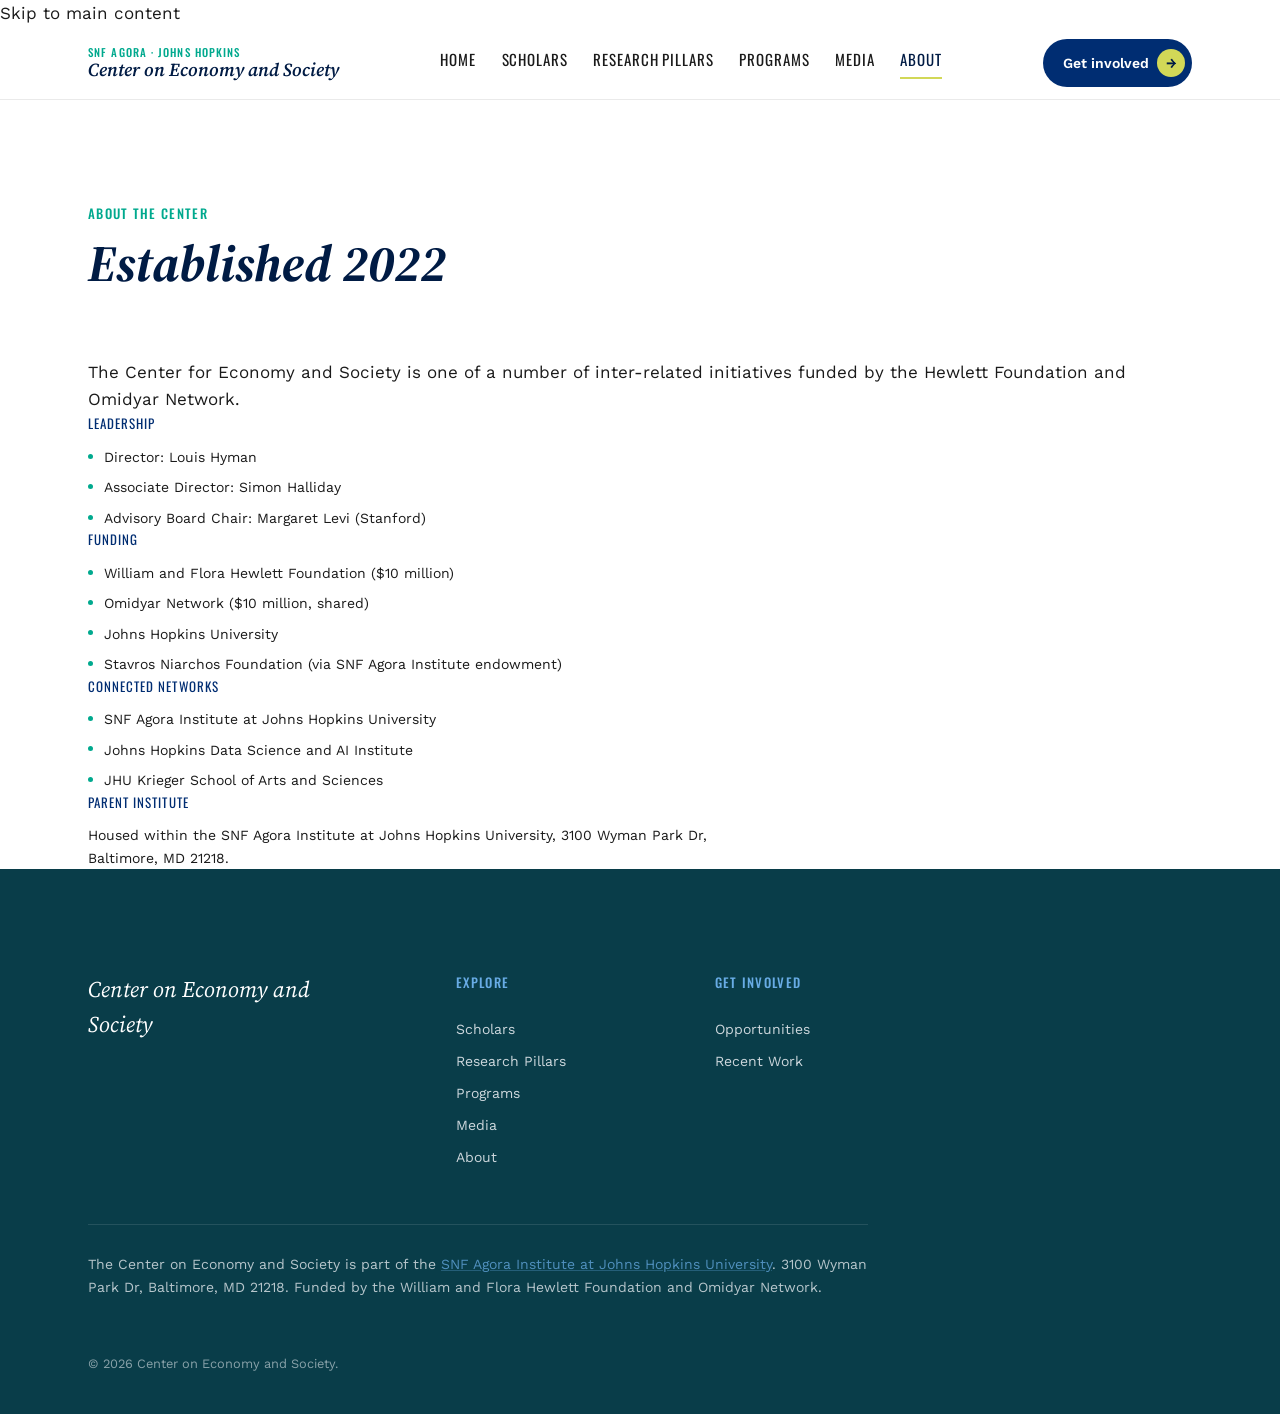
==== about.html @ 7d8d8b35 "Restructure into multi-page site; add 4 Pillars and Media page Split the single scrolling page into " ====
<!DOCTYPE html>
<html lang="en">
<head>
<meta charset="UTF-8">
<meta name="viewport" content="width=device-width, initial-scale=1.0">
<title>About | Center on Economy and Society</title>
<meta name="description" content="About the Center on Economy and Society: mission, funding, advisory board, and connected networks at the SNF Agora Institute, Johns Hopkins University.">
<link rel="preconnect" href="https://fonts.googleapis.com">
<link href="https://fonts.googleapis.com/css2?family=Oswald:wght@400;500;600;700&family=Source+Serif+4:ital,wght@0,400;0,600;0,700;1,400;1,600;1,700&family=Work+Sans:wght@400;500;600;700&display=swap" rel="stylesheet">
<link rel="stylesheet" href="css/style.css">
<script>
  document.documentElement.classList.add('js-reveal');
</script>
<script src="js/app.js" defer></script>
</head>
<body>

<a class="skip-link" href="#main">Skip to main content</a>

<header id="site-header" class="site-header">
  <div class="site-header__inner container">
    <a class="site-header__brand" href="index.html">
      <span class="site-header__superlabel">SNF Agora · Johns Hopkins</span>
      <span class="site-header__wordmark">Center on Economy and Society</span>
    </a>
    <nav class="site-header__nav" aria-label="Primary">
      <a class="site-header__link" href="index.html">Home</a>
      <a class="site-header__link" href="people.html">Scholars</a>
      <a class="site-header__link" href="focus-areas.html">Research Pillars</a>
      <a class="site-header__link" href="programs.html">Programs</a>
      <a class="site-header__link" href="media.html">Media</a>
      <a class="site-header__link site-header__link--active" href="about.html">About</a>
    </nav>
    <a class="site-header__cta btn btn--pill" href="programs.html#opportunities">Get involved<span class="btn__arrow">→</span></a>
    <button class="site-header__toggle" type="button" aria-expanded="false" aria-controls="site-header-nav" aria-label="Toggle navigation menu"></button>
  </div>
</header>

<main id="main">

  <section id="about" class="about" aria-labelledby="about-head">
    <div class="page-head container">
      <p class="page-head__eyebrow eyebrow eyebrow--teal" id="about-head">About the Center</p>
      <h2 class="page-head__title">Established 2022</h2>
    </div>
    <div class="about__body container">
      <p class="about__statement">The Center for Economy and Society is one of a number of inter-related initiatives funded by the Hewlett Foundation and Omidyar Network.</p>
      <div class="about__meta" id="about-meta">
        <!-- JS-rendered: leadership, funders, connected networks from data/site-content.json.about -->
      </div>
    </div>
  </section>

</main>

<footer id="site-footer" class="site-footer">
  <div class="site-footer__inner container">
    <div class="site-footer__brand">Center on Economy and Society</div>

    <div class="site-footer__col">
      <p class="site-footer__col-head eyebrow eyebrow--sky">Explore</p>
      <a class="site-footer__link" href="people.html">Scholars</a>
      <a class="site-footer__link" href="focus-areas.html">Research Pillars</a>
      <a class="site-footer__link" href="programs.html">Programs</a>
      <a class="site-footer__link" href="media.html">Media</a>
      <a class="site-footer__link" href="about.html">About</a>
    </div>

    <div class="site-footer__col">
      <p class="site-footer__col-head eyebrow eyebrow--sky">Get Involved</p>
      <a class="site-footer__link" href="programs.html#opportunities">Opportunities</a>
      <a class="site-footer__link" href="index.html#publications">Recent Work</a>
    </div>

    <p class="site-footer__attribution">The Center on Economy and Society is part of the <a class="site-footer__attribution-link" href="https://snfagora.jhu.edu">SNF Agora Institute at Johns Hopkins University</a>. 3100 Wyman Park Dr, Baltimore, MD 21218. Funded by the William and Flora Hewlett Foundation and Omidyar Network.</p>
    <p class="site-footer__legal">© 2026 Center on Economy and Society.</p>
  </div>
</footer>

</body>
</html>
---- css/style.css ----
/* ==========================================================================
   Center on Economy and Society — Stylesheet
   Editorial-academic design system. See DESIGN_SPEC.md for the full contract.
   Owner: css agent. Do not rename classes — they are a fixed contract shared
   with the HTML/JS/data agents building concurrently from the same spec.
   ========================================================================== */

/* Fonts (Oswald / Source Serif 4 / Work Sans) are loaded once, via the
   <link rel="preconnect"> + <link rel="stylesheet"> pair in index.html's
   <head> — not re-imported here. A same-URL @import would be deduped by the
   browser anyway, but the <link> tag lets the browser discover and start the
   font fetch earlier (before this file is even parsed) and avoids a second
   render-blocking request path. If fonts.googleapis.com/gstatic.com is
   blocked, --font-display/--font-label/--font-body all end in a system
   fallback (Georgia / Arial Narrow / system-ui) below. */

/* --------------------------------------------------------------------------
   1. Tokens
   -------------------------------------------------------------------------- */
:root {
  /* Brand colors */
  --navy:      #001b44;
  --blue:      #002d72;
  --skyblue:   #68ace5;
  --olive:     #d2d857;
  --teal:      #00a98e;
  --darkteal:  #093d49;
  --offwhite:  #f0f3f7;
  --lightgray: #eaeaea;
  --white:     #ffffff;
  --ink:       #1a1a1a;

  /* Type families */
  --font-display: 'Source Serif 4', Georgia, serif;
  --font-label:   'Oswald', 'Arial Narrow', sans-serif;
  --font-body:    'Work Sans', system-ui, sans-serif;

  /* Type scale */
  --fs-hero:    clamp(2.75rem, 6vw, 5rem);
  --fs-h1:      clamp(2rem, 4vw, 3.25rem);
  --fs-work:    clamp(1.4rem, 2.4vw, 2rem);
  --fs-h2:      clamp(1.5rem, 2.5vw, 2.25rem);
  --fs-h3:      1.25rem;
  --fs-eyebrow: 0.8125rem;
  --fs-nav:     0.9375rem;
  --fs-body:    1.0625rem;
  --fs-small:   0.875rem;

  /* Spacing & shape */
  --maxw: 1200px;
  --maxw-read: 680px;
  --gutter: clamp(1.25rem, 4vw, 3rem);
  --radius-pill: 999px;
  --radius-card: 10px;
  --band-pad: clamp(3.5rem, 8vw, 7rem);
  --shadow-card: 0 2px 4px rgba(0,27,68,.04), 0 12px 28px rgba(0,27,68,.08);
  --rule-accent: 3px;

  --ease: cubic-bezier(.2,.6,.2,1);
}

/* --------------------------------------------------------------------------
   2. Reset & base
   -------------------------------------------------------------------------- */
*, *::before, *::after { box-sizing: border-box; }

html {
  scroll-behavior: smooth;
}

body {
  margin: 0;
  font-family: var(--font-body);
  font-size: var(--fs-body);
  line-height: 1.6;
  color: var(--ink);
  background: var(--white);
  -webkit-font-smoothing: antialiased;
}

img { max-width: 100%; display: block; }

a { color: inherit; text-decoration: none; }

ul, ol { margin: 0; padding: 0; list-style: none; }

h1, h2, h3, h4, p { margin: 0; }

button {
  font-family: inherit;
  border: none;
  background: none;
  cursor: pointer;
}

/* Global focus ring — brand contract, applies everywhere */
:focus-visible {
  outline: 3px solid var(--skyblue);
  outline-offset: 2px;
}

.container {
  max-width: var(--maxw);
  margin-inline: auto;
  padding-inline: var(--gutter);
}

/* --------------------------------------------------------------------------
   3. Primitives
   -------------------------------------------------------------------------- */

.eyebrow {
  font-family: var(--font-label);
  font-size: var(--fs-eyebrow);
  text-transform: uppercase;
  letter-spacing: 0.1em;
  font-weight: 500;
  color: var(--blue);
}
.eyebrow--teal  { color: var(--teal); }
.eyebrow--olive { color: var(--navy); background: var(--olive); padding: 0.15em 0.5em; border-radius: 3px; display: inline-block; }
.eyebrow--sky   { color: var(--skyblue); }
.eyebrow--navy  { color: var(--navy); }

.tag {
  display: inline-block;
  font-family: var(--font-body);
  font-size: var(--fs-small);
  font-weight: 500;
  padding: 0.3em 0.75em;
  border-radius: var(--radius-pill);
}
.tag--focus {
  background: var(--offwhite);
  color: var(--blue);
}
.tag--role {
  background: var(--darkteal);
  color: var(--white);
}

.link-chip {
  display: inline-flex;
  align-items: center;
  gap: 0.4em;
  font-family: var(--font-body);
  font-size: var(--fs-small);
  font-weight: 600;
  color: var(--blue);
  border: 1px solid var(--lightgray);
  border-radius: var(--radius-pill);
  padding: 0.5em 1em;
  transition: border-color 0.2s var(--ease), color 0.2s var(--ease), background 0.2s var(--ease);
}
.link-chip:hover {
  border-color: var(--teal);
  color: var(--teal);
  background: var(--offwhite);
}

.page-head {
  padding-block: var(--band-pad) calc(var(--band-pad) * 0.5);
}
.page-head__eyebrow { display: block; margin-bottom: 0.75rem; }
.page-head__title {
  font-family: var(--font-display);
  font-size: var(--fs-h1);
  line-height: 1.1;
  font-style: italic;
  color: var(--navy);
  margin-bottom: 1rem;
}
.page-head__intro {
  max-width: var(--maxw-read);
  font-size: var(--fs-body);
  color: var(--ink);
}

/* --------------------------------------------------------------------------
   4. Buttons — pill with trailing arrow circle (shared brand affordance)
   -------------------------------------------------------------------------- */

.btn {
  display: inline-flex;
  align-items: center;
  gap: 0.6em;
  font-family: var(--font-body);
  font-weight: 600;
  font-size: var(--fs-small);
  padding: 0.7em 0.5em 0.7em 1.4em;
  border-radius: var(--radius-pill);
  white-space: nowrap;
  transition: background 0.2s var(--ease), color 0.2s var(--ease), border-color 0.2s var(--ease);
}

.btn__arrow {
  display: inline-flex;
  align-items: center;
  justify-content: center;
  width: 2em;
  height: 2em;
  border-radius: 50%;
  background: var(--olive);
  color: var(--navy);
  transition: transform 0.2s var(--ease), background 0.2s var(--ease);
}

.btn:hover .btn__arrow {
  transform: translateX(3px);
  background: var(--skyblue);
}

.btn--pill {
  background: var(--blue);
  color: var(--white);
}
.btn--pill:hover { background: var(--navy); }

.btn--pill--ghost {
  background: transparent;
  color: var(--blue);
  border: 1.5px solid var(--blue);
  padding: calc(0.7em - 1.5px) calc(0.5em - 1.5px) calc(0.7em - 1.5px) calc(1.4em - 1.5px);
}
.btn--pill--ghost:hover {
  background: var(--offwhite);
}
.btn--pill--ghost .btn__arrow {
  background: transparent;
  border: 1.5px solid var(--olive);
  color: var(--navy);
}

.btn--pill--olive {
  background: var(--olive);
  color: var(--navy);
}
.btn--pill--olive .btn__arrow {
  background: var(--navy);
  color: var(--olive);
}

/* Ghost pill rendered on dark bands needs light text */
.section-divider--navy .btn--pill--ghost,
.section-divider--teal .btn--pill--ghost,
.hero .btn--pill--ghost {
  color: var(--white);
  border-color: rgba(255,255,255,0.6);
}
.section-divider--navy .btn--pill--ghost:hover,
.section-divider--teal .btn--pill--ghost:hover,
.hero .btn--pill--ghost:hover {
  background: rgba(255,255,255,0.1);
}

/* --------------------------------------------------------------------------
   5. Avatar system + fallback tile
   -------------------------------------------------------------------------- */

.avatar {
  position: relative;
  display: inline-flex;
  align-items: center;
  justify-content: center;
  border-radius: var(--radius-card);
  overflow: hidden;
  flex-shrink: 0;
  background: var(--lightgray);
}
.avatar--xs { width: 2rem;   height: 2rem;   border-radius: 50%; }
.avatar--sm { width: 2.75rem; height: 2.75rem; border-radius: 8px; }
.avatar--md { width: 4rem;   height: 4rem;   border-radius: 8px; }
.avatar--lg { width: 8rem;   height: 8rem;   border-radius: 10px; }

.avatar__img {
  width: 100%;
  height: 100%;
  object-fit: cover;
}

/* Fallback tile — the DEFAULT state (no CES scholar has a photo field) */
.avatar--tile {
  background: var(--blue);
}
.avatar--tile.avatar--blue     { background: var(--blue); }
.avatar--tile.avatar--teal     { background: var(--teal); }
.avatar--tile.avatar--darkteal { background: var(--darkteal); }
.avatar--tile.avatar--navy     { background: var(--navy); }

.avatar__initials {
  font-family: var(--font-label);
  color: var(--white);
  font-weight: 500;
  letter-spacing: 0.02em;
  text-transform: uppercase;
}
.avatar--xs .avatar__initials { font-size: 0.7rem; }
.avatar--sm .avatar__initials { font-size: 0.9rem; }
.avatar--md .avatar__initials { font-size: 1.3rem; }
.avatar--lg .avatar__initials { font-size: 2.5rem; }

/* Generic data-driven fallback pattern: elements marked [data-no-photo] with
   [data-initials] render a colored tile via generated content, for any
   markup that doesn't use the explicit .avatar__initials span. */
[data-no-photo] {
  position: relative;
  background: var(--blue);
  display: inline-flex;
  align-items: center;
  justify-content: center;
}
[data-no-photo]::after {
  content: attr(data-initials);
  font-family: var(--font-label);
  color: var(--white);
  font-weight: 500;
  text-transform: uppercase;
  letter-spacing: 0.02em;
}

/* --------------------------------------------------------------------------
   6. Site Header / Masthead
   -------------------------------------------------------------------------- */

.site-header {
  position: sticky;
  top: 0;
  z-index: 100;
  background: var(--white);
  border-bottom: 1px solid var(--lightgray);
}

.site-header__inner {
  max-width: var(--maxw);
  margin-inline: auto;
  padding-inline: var(--gutter);
  display: flex;
  align-items: center;
  justify-content: space-between;
  gap: 1.5rem;
  min-height: 4.5rem;
  padding-block: 0.75rem;
}

.site-header__brand {
  display: flex;
  flex-direction: column;
  gap: 0.15rem;
  line-height: 1.1;
}

.site-header__superlabel {
  font-family: var(--font-label);
  font-size: 0.6875rem;
  text-transform: uppercase;
  letter-spacing: 0.1em;
  color: var(--teal);
  font-weight: 500;
}

.site-header__wordmark {
  font-family: var(--font-display);
  font-style: italic;
  font-size: 1.15rem;
  font-weight: 600;
  color: var(--navy);
}

.site-header__nav {
  display: flex;
  align-items: center;
  gap: clamp(1rem, 2vw, 2rem);
}

.site-header__link {
  font-family: var(--font-label);
  font-size: var(--fs-nav);
  text-transform: uppercase;
  letter-spacing: 0.06em;
  color: var(--ink);
  padding-bottom: 0.35rem;
  border-bottom: 2px solid transparent;
  transition: color 0.2s var(--ease), border-color 0.2s var(--ease);
}
.site-header__link:hover { color: var(--blue); }
.site-header__link--active {
  color: var(--navy);
  border-bottom-color: var(--olive);
}

.site-header__cta { flex-shrink: 0; }

.site-header__toggle {
  display: none;
  width: 2.25rem;
  height: 2.25rem;
  position: relative;
}
.site-header__toggle::before,
.site-header__toggle::after {
  content: '';
  position: absolute;
  left: 0.4rem;
  right: 0.4rem;
  height: 2px;
  background: var(--navy);
  transition: transform 0.2s var(--ease);
}
.site-header__toggle::before { top: 0.8rem; }
.site-header__toggle::after  { top: 1.35rem; }
.site-header__toggle[aria-expanded="true"]::before { transform: translateY(0.27rem) rotate(45deg); }
.site-header__toggle[aria-expanded="true"]::after  { transform: translateY(-0.27rem) rotate(-45deg); }

@media (max-width: 900px) {
  .site-header__nav {
    display: none;
    position: absolute;
    top: 100%;
    left: 0;
    right: 0;
    background: var(--white);
    border-bottom: 1px solid var(--lightgray);
    flex-direction: column;
    align-items: flex-start;
    gap: 0;
    padding: 0.5rem var(--gutter) 1rem;
  }
  .site-header__nav[data-open="true"] { display: flex; }
  .site-header__link { width: 100%; padding: 0.75rem 0; border-bottom: 1px solid var(--lightgray); }
  .site-header__cta { display: none; }
  .site-header__toggle { display: block; }
}

/* --------------------------------------------------------------------------
   7. Hero (home only)
   -------------------------------------------------------------------------- */

.hero {
  position: relative;
  overflow: hidden;
  background: var(--navy);
  color: var(--white);
  padding-block: calc(var(--band-pad) * 1.3) var(--band-pad);
}

.hero__bg {
  position: absolute;
  inset: 0;
  background:
    repeating-linear-gradient(115deg, rgba(255,255,255,0.035) 0px, rgba(255,255,255,0.035) 1px, transparent 1px, transparent 90px),
    radial-gradient(circle at 15% 20%, rgba(104,172,229,0.35), transparent 55%),
    radial-gradient(circle at 85% 80%, rgba(0,169,142,0.3), transparent 55%),
    linear-gradient(160deg, var(--blue), var(--navy) 65%);
  z-index: 0;
}

.hero__inner {
  position: relative;
  z-index: 1;
  max-width: 780px;
}

.hero__eyebrow {
  color: var(--skyblue);
  margin-bottom: 1.25rem;
}

.hero__headline {
  font-family: var(--font-display);
  font-style: italic;
  font-size: var(--fs-hero);
  line-height: 1.05;
  font-weight: 600;
  margin-bottom: 1.5rem;
}

.hero__mark {
  background: var(--olive);
  color: var(--navy);
  padding: 0 0.15em;
  box-decoration-break: clone;
  -webkit-box-decoration-break: clone;
}

.hero__lede {
  font-size: 1.15rem;
  color: var(--offwhite);
  max-width: var(--maxw-read);
  margin-bottom: 2.25rem;
}

.hero__actions {
  display: flex;
  flex-wrap: wrap;
  gap: 1rem;
}

/* --------------------------------------------------------------------------
   8. Section Divider (+ Mission rows)
   -------------------------------------------------------------------------- */

.section-divider {
  padding-block: var(--band-pad);
  position: relative;
}
.section-divider--navy {
  background: linear-gradient(135deg, var(--blue), var(--navy));
  color: var(--white);
}
.section-divider--light {
  background: var(--offwhite);
  color: var(--ink);
}
.section-divider--teal {
  background: var(--darkteal);
  color: var(--white);
}

.section-divider__inner {
  position: relative;
  z-index: 1;
}

.section-divider__eyebrow { display: block; margin-bottom: 1rem; }

.section-divider__title {
  font-family: var(--font-display);
  font-size: var(--fs-h2);
  line-height: 1.15;
  margin-bottom: 1rem;
}
.section-divider__title.is-italic { font-style: italic; }

.section-divider__intro {
  max-width: var(--maxw-read);
  font-size: var(--fs-body);
}
.section-divider--navy .section-divider__intro,
.section-divider--teal .section-divider__intro {
  color: var(--offwhite);
}

/* Mission specialization */
.mission-row {
  display: grid;
  grid-template-columns: minmax(180px, 320px) 1fr;
  gap: clamp(1.5rem, 4vw, 3rem);
  align-items: start;
  padding-block: clamp(1.75rem, 4vw, 2.5rem);
  border-top: 1px solid rgba(255,255,255,0.15);
}
.mission-row:first-of-type { border-top: none; }

.mission-row__word {
  font-family: var(--font-display);
  font-style: italic;
  font-size: clamp(2.25rem, 5vw, 3.5rem);
  line-height: 1;
  color: var(--white);
}

.mission-row__subtitle {
  font-family: var(--font-body);
  font-weight: 600;
  font-size: 1.1rem;
  color: var(--skyblue);
  margin-bottom: 0.6rem;
}

.mission-row__desc {
  color: var(--offwhite);
  max-width: var(--maxw-read);
  margin-bottom: 1.25rem;
}

.mission-row__link {}

/* --------------------------------------------------------------------------
   9. Focus grid & card
   -------------------------------------------------------------------------- */

.focus-grid {
  display: grid;
  grid-template-columns: repeat(auto-fill, minmax(300px, 1fr));
  gap: 1.5rem;
  padding-block: var(--band-pad);
}

.focus-card {
  display: flex;
  flex-direction: column;
  background: var(--white);
  border: 1px solid var(--lightgray);
  border-radius: var(--radius-card);
  padding: 1.75rem;
  position: relative;
  box-shadow: var(--shadow-card);
  transition: transform 0.2s var(--ease), box-shadow 0.2s var(--ease);
}
.focus-card:hover {
  transform: translateY(-3px);
  box-shadow: 0 4px 8px rgba(0,27,68,.06), 0 20px 36px rgba(0,27,68,.12);
}

.focus-card__title {
  font-family: var(--font-display);
  font-size: var(--fs-h3);
  margin-bottom: 0.6rem;
  color: var(--navy);
}

.focus-card__desc {
  font-size: var(--fs-small);
  color: var(--ink);
  margin-bottom: 1.25rem;
  flex-grow: 1;
}

.focus-card__scholars {
  display: flex;
  align-items: center;
}
.focus-card__scholars .avatar {
  margin-left: -0.6rem;
  border: 2px solid var(--white);
}
.focus-card__scholars .avatar:first-child { margin-left: 0; }
.focus-card__scholars-more {
  font-family: var(--font-label);
  font-size: var(--fs-small);
  color: var(--blue);
  margin-left: 0.5rem;
}

.focus-card__cue {
  position: absolute;
  top: 1.75rem;
  right: 1.75rem;
  width: 2rem;
  height: 2rem;
  border-radius: 50%;
  border: 1.5px solid var(--lightgray);
  display: flex;
  align-items: center;
  justify-content: center;
  color: var(--blue);
  opacity: 0;
  transform: translate(-4px, 4px);
  transition: opacity 0.2s var(--ease), transform 0.2s var(--ease), background 0.2s var(--ease), border-color 0.2s var(--ease);
}
.focus-card:hover .focus-card__cue {
  opacity: 1;
  transform: translate(0,0);
  background: var(--skyblue);
  border-color: var(--skyblue);
  color: var(--white);
}

/* --------------------------------------------------------------------------
   10. Person grid & card
   -------------------------------------------------------------------------- */

.person-grid {
  display: grid;
  grid-template-columns: repeat(auto-fill, minmax(240px, 1fr));
  gap: 1.5rem;
  padding-block: 2.5rem;
}

.person-card {
  display: flex;
  flex-direction: column;
  background: var(--white);
  border: 1px solid var(--lightgray);
  border-radius: var(--radius-card);
  overflow: hidden;
  transition: transform 0.2s var(--ease), box-shadow 0.2s var(--ease);
}
.person-card:hover {
  transform: translateY(-3px);
  box-shadow: var(--shadow-card);
}

.person-card__media {
  padding: 1.5rem 1.5rem 0;
  display: flex;
}
.person-card__media .avatar { width: 4.5rem; height: 4.5rem; }
.person-card__media .avatar__initials { font-size: 1.5rem; }

.person-card__body {
  padding: 1rem 1.5rem 1.5rem;
  display: flex;
  flex-direction: column;
  gap: 0.5rem;
}

.person-card__name {
  font-family: var(--font-display);
  font-size: 1.2rem;
  color: var(--navy);
}

.person-card__title {
  font-size: var(--fs-small);
  color: var(--ink);
  display: -webkit-box;
  -webkit-line-clamp: 2;
  -webkit-box-orient: vertical;
  overflow: hidden;
}

.person-card__tags {
  display: flex;
  flex-wrap: wrap;
  gap: 0.4rem;
  margin-top: 0.25rem;
}

.person-card__workcue {
  font-family: var(--font-label);
  font-size: 0.75rem;
  text-transform: uppercase;
  letter-spacing: 0.06em;
  color: var(--teal);
  font-weight: 500;
  margin-top: 0.5rem;
}

/* --------------------------------------------------------------------------
   11. Person detail — profile layout
   -------------------------------------------------------------------------- */

.person-hero {
  display: grid;
  grid-template-columns: minmax(160px, 240px) 1fr;
  gap: clamp(1.5rem, 4vw, 3rem);
  align-items: start;
  padding-block: var(--band-pad);
  background: var(--offwhite);
}

.person-hero__media .avatar { width: 100%; height: auto; aspect-ratio: 1; }
.person-hero__media .avatar__initials { font-size: 3rem; }

.person-hero__identity { display: flex; flex-direction: column; gap: 0.75rem; }

.person-hero__eyebrow {}

.person-hero__name {
  font-family: var(--font-display);
  font-size: var(--fs-h1);
  color: var(--navy);
}

.person-hero__title {
  font-size: 1.05rem;
  color: var(--ink);
}

.person-hero__tags {
  display: flex;
  flex-wrap: wrap;
  gap: 0.5rem;
  margin-top: 0.25rem;
}

.person-hero__links {
  display: flex;
  flex-wrap: wrap;
  gap: 0.75rem;
  margin-top: 0.5rem;
}

.person-profile__body {
  display: grid;
  grid-template-columns: 2fr 1fr;
  gap: clamp(2rem, 5vw, 4rem);
  align-items: start;
  padding-block: var(--band-pad);
}

@media (max-width: 900px) {
  .person-hero {
    grid-template-columns: 1fr;
    text-align: left;
  }
  .person-hero__media .avatar { width: 8rem; height: 8rem; aspect-ratio: auto; }
  .person-profile__body {
    grid-template-columns: 1fr;
  }
  /* Work-section must stack above the aside on mobile per spec */
  .work-section { order: 1; }
  .person-aside { order: 2; margin-top: 2.5rem; }
}

/* --------------------------------------------------------------------------
   12. Work section (centerpiece) + work-item
   -------------------------------------------------------------------------- */

.work-section {
  border-left: var(--rule-accent) solid var(--teal);
  padding-left: clamp(1.25rem, 3vw, 2rem);
}

.work-section__head {
  display: flex;
  align-items: baseline;
  justify-content: space-between;
  gap: 1rem;
  margin-bottom: 1.5rem;
  flex-wrap: wrap;
}

.work-section__eyebrow { margin: 0; }

.work-section__count {
  font-family: var(--font-label);
  font-size: var(--fs-small);
  text-transform: uppercase;
  letter-spacing: 0.06em;
  color: var(--blue);
  opacity: 0.7;
}

.work-list {
  display: flex;
  flex-direction: column;
}

/* media.html renders .work-list directly under a .page-head, without the
   .work-section wrapper's accent rule/padding (that wrapper is specific to
   a scholar's own profile) — add matching bottom padding so the list isn't
   flush against the next section. */
.media-section .work-list {
  padding-bottom: var(--band-pad);
}

.work-item {
  display: grid;
  grid-template-columns: auto 1fr auto;
  gap: 1.25rem;
  align-items: start;
  padding-block: 1.75rem;
  border-bottom: 1px solid var(--lightgray);
  transition: opacity 0.2s var(--ease);
}
.work-item:first-child { padding-top: 0; }
.work-item:hover .work-item__title { color: var(--blue); }
.work-item:hover .work-item__cue {
  background: var(--skyblue);
  border-color: var(--skyblue);
  color: var(--white);
}

.work-item__badge {
  font-family: var(--font-label);
  font-size: 0.6875rem;
  text-transform: uppercase;
  letter-spacing: 0.06em;
  font-weight: 600;
  color: var(--white);
  background: var(--navy);
  border-radius: var(--radius-pill);
  padding: 0.35em 0.75em;
  white-space: nowrap;
  align-self: start;
  margin-top: 0.3rem;
}
.work-item--book .work-item__badge       { background: var(--navy); }
.work-item--article .work-item__badge    { background: var(--blue); }
.work-item--newsletter .work-item__badge { background: var(--teal); color: var(--navy); }
.work-item--link .work-item__badge       { background: var(--skyblue); color: var(--navy); }
.work-item--talk .work-item__badge       { background: var(--darkteal); }

.work-item__content { min-width: 0; }

.work-item__title {
  font-family: var(--font-display);
  font-size: var(--fs-work);
  line-height: 1.2;
  color: var(--navy);
  margin-bottom: 0.4rem;
  transition: color 0.2s var(--ease);
}

.work-item__meta {
  font-family: var(--font-body);
  font-size: var(--fs-small);
  color: var(--blue);
  opacity: 0.75;
  margin-bottom: 0.4rem;
}

.work-item__note {
  font-size: var(--fs-small);
  color: var(--ink);
  max-width: var(--maxw-read);
}

.work-item__cover {
  width: 3.5rem;
  border-radius: 4px;
  box-shadow: var(--shadow-card);
}

.work-item__cue {
  width: 2.25rem;
  height: 2.25rem;
  border-radius: 50%;
  border: 1.5px solid var(--lightgray);
  display: flex;
  align-items: center;
  justify-content: center;
  color: var(--blue);
  flex-shrink: 0;
  transition: background 0.2s var(--ease), border-color 0.2s var(--ease), color 0.2s var(--ease);
}

/* --------------------------------------------------------------------------
   13. Person aside
   -------------------------------------------------------------------------- */

.person-aside {
  background: var(--offwhite);
  border-radius: var(--radius-card);
  padding: clamp(1.5rem, 3vw, 2.25rem);
  display: flex;
  flex-direction: column;
  gap: 2rem;
}

.person-aside__section {}

.person-aside__head {
  font-family: var(--font-label);
  font-size: var(--fs-eyebrow);
  text-transform: uppercase;
  letter-spacing: 0.08em;
  color: var(--blue);
  margin-bottom: 0.75rem;
  display: block;
}

.person-aside__bio {
  font-size: var(--fs-small);
  color: var(--ink);
  max-width: var(--maxw-read);
}

.person-aside__list {
  display: flex;
  flex-direction: column;
  gap: 0.5rem;
}

.person-aside__list-item {
  font-size: var(--fs-small);
  color: var(--ink);
  padding-left: 1rem;
  position: relative;
}
.person-aside__list-item::before {
  content: '';
  position: absolute;
  left: 0;
  top: 0.55em;
  width: 5px;
  height: 5px;
  border-radius: 50%;
  background: var(--teal);
}

/* --------------------------------------------------------------------------
   14. Activity / program cards
   -------------------------------------------------------------------------- */

.activity-grid {
  display: grid;
  grid-template-columns: repeat(auto-fill, minmax(300px, 1fr));
  gap: 1.5rem;
  padding-block: 2.5rem;
}

.activity-card {
  background: var(--white);
  border: 1px solid var(--lightgray);
  border-radius: var(--radius-card);
  padding: 1.75rem;
  border-left: 4px solid var(--blue);
  display: flex;
  flex-direction: column;
  gap: 0.6rem;
  box-shadow: var(--shadow-card);
}
.activity-card--program     { border-left-color: var(--blue); }
.activity-card--activity    { border-left-color: var(--teal); }
.activity-card--opportunity { border-left-color: var(--olive); }

.activity-card__eyebrow { margin-bottom: 0.25rem; }

.activity-card__title {
  font-family: var(--font-display);
  font-size: var(--fs-h3);
  color: var(--navy);
}

.activity-card__desc {
  font-size: var(--fs-small);
  color: var(--ink);
  flex-grow: 1;
}

.activity-card__meta {
  font-family: var(--font-label);
  font-size: 0.75rem;
  text-transform: uppercase;
  letter-spacing: 0.05em;
  color: var(--teal);
}

.activity-card__cta {
  align-self: flex-start;
  margin-top: 0.5rem;
}

/* --------------------------------------------------------------------------
   15. Publication strip (home)
   -------------------------------------------------------------------------- */

.pub-grid {
  padding-block: var(--band-pad);
}

.pub-grid__head {
  display: flex;
  align-items: baseline;
  justify-content: space-between;
  gap: 1rem;
  flex-wrap: wrap;
  margin-bottom: 1.75rem;
}

.pub-grid__cards {
  display: grid;
  grid-template-columns: repeat(auto-fill, minmax(260px, 1fr));
  gap: 1.5rem;
}

.pub-card {
  display: flex;
  flex-direction: column;
  gap: 0.5rem;
  background: var(--white);
  border: 1px solid var(--lightgray);
  border-radius: var(--radius-card);
  padding: 1.5rem;
  transition: transform 0.2s var(--ease), box-shadow 0.2s var(--ease);
}
.pub-card:hover {
  transform: translateY(-3px);
  box-shadow: var(--shadow-card);
}

.pub-card__badge {
  font-family: var(--font-label);
  font-size: 0.6875rem;
  text-transform: uppercase;
  letter-spacing: 0.06em;
  font-weight: 600;
  color: var(--white);
  background: var(--navy);
  border-radius: var(--radius-pill);
  padding: 0.3em 0.7em;
  align-self: flex-start;
}

.pub-card__title {
  font-family: var(--font-display);
  font-size: 1.2rem;
  line-height: 1.25;
  color: var(--navy);
}

.pub-card__author {
  font-size: var(--fs-small);
  font-weight: 600;
  color: var(--blue);
}

.pub-card__meta {
  font-size: var(--fs-small);
  color: var(--ink);
  opacity: 0.7;
}

.pub-card__cue {
  margin-top: auto;
  color: var(--teal);
  font-family: var(--font-label);
  font-size: 0.75rem;
  text-transform: uppercase;
  letter-spacing: 0.05em;
}

/* --------------------------------------------------------------------------
   16. Footer
   -------------------------------------------------------------------------- */

.site-footer {
  background: var(--darkteal);
  color: var(--offwhite);
  padding-block: var(--band-pad) 2.5rem;
}

.site-footer__inner {
  display: grid;
  grid-template-columns: 1.5fr repeat(3, 1fr);
  gap: 2.5rem;
}

.site-footer__brand {
  font-family: var(--font-display);
  font-style: italic;
  font-size: 1.4rem;
  color: var(--white);
  max-width: 260px;
}

.site-footer__col-head { display: block; margin-bottom: 1rem; }

.site-footer__col {
  display: flex;
  flex-direction: column;
  gap: 0.6rem;
}

.site-footer__link {
  font-size: var(--fs-small);
  color: var(--offwhite);
  opacity: 0.85;
  transition: opacity 0.2s var(--ease), color 0.2s var(--ease);
}
.site-footer__link:hover { opacity: 1; color: var(--skyblue); }

.site-footer__attribution {
  grid-column: 1 / -1;
  font-size: var(--fs-small);
  color: var(--offwhite);
  opacity: 0.75;
  border-top: 1px solid rgba(255,255,255,0.15);
  padding-top: 1.75rem;
  margin-top: 1rem;
  max-width: 780px;
}

.site-footer__attribution-link {
  color: var(--skyblue);
  text-decoration: underline;
  text-decoration-color: rgba(104,172,229,0.4);
}
.site-footer__attribution-link:hover { text-decoration-color: var(--skyblue); }

.site-footer__legal {
  grid-column: 1 / -1;
  font-size: 0.8rem;
  color: var(--offwhite);
  opacity: 0.55;
  margin-top: 1rem;
}

@media (max-width: 768px) {
  .site-footer__inner {
    grid-template-columns: 1fr 1fr;
  }
  .site-footer__brand { grid-column: 1 / -1; }
}

/* --------------------------------------------------------------------------
   17. Motion — scroll reveal, staggered load, reduced-motion
   -------------------------------------------------------------------------- */

.hero__eyebrow,
.hero__headline,
.hero__lede,
.hero__actions {
  opacity: 0;
  animation: reveal-up 0.6s var(--ease) forwards;
}
.hero__eyebrow  { animation-delay: 60ms; }
.hero__headline { animation-delay: 120ms; }
.hero__lede     { animation-delay: 180ms; }
.hero__actions  { animation-delay: 240ms; }

@keyframes reveal-up {
  from { opacity: 0; transform: translateY(12px); }
  to   { opacity: 1; transform: translateY(0); }
}

/* Scroll-reveal is opt-in via .js-reveal on <html>, set by a synchronous
   inline script in <head> (see index.html). This means the opacity:0 start
   state only ever applies when JS actually ran early enough to flag it — if
   JS is blocked, errors before initScrollReveal, or the browser lacks
   IntersectionObserver support and that branch itself throws, cards fall
   back to the default (visible) state below instead of staying invisible. */
.js-reveal .focus-card,
.js-reveal .person-card,
.js-reveal .activity-card,
.js-reveal .work-item,
.js-reveal .pub-card {
  opacity: 0;
  transform: translateY(12px);
  transition: opacity 0.5s var(--ease), transform 0.5s var(--ease);
}
.focus-card.is-in,
.person-card.is-in,
.activity-card.is-in,
.work-item.is-in,
.pub-card.is-in {
  opacity: 1;
  transform: translateY(0);
}

@media (prefers-reduced-motion: reduce) {
  html { scroll-behavior: auto; }
  .hero__eyebrow, .hero__headline, .hero__lede, .hero__actions,
  .focus-card, .person-card, .activity-card, .work-item, .pub-card {
    animation: none !important;
    transition: none !important;
    opacity: 1 !important;
    transform: none !important;
  }
}

/* --------------------------------------------------------------------------
   18. Breakpoint refinements (tablet ~768px, desktop ~1200px)
   -------------------------------------------------------------------------- */

@media (max-width: 768px) {
  .focus-grid,
  .person-grid,
  .activity-grid,
  .pub-grid__cards {
    grid-template-columns: 1fr;
  }
  .mission-row {
    grid-template-columns: 1fr;
    gap: 0.75rem;
  }
  .work-item {
    grid-template-columns: 1fr;
    gap: 0.6rem;
  }
  .work-item__cue { justify-self: flex-start; }
  .site-footer__inner { gap: 1.75rem; }
}

@media (min-width: 1200px) {
  .hero__lede { max-width: 620px; }
}
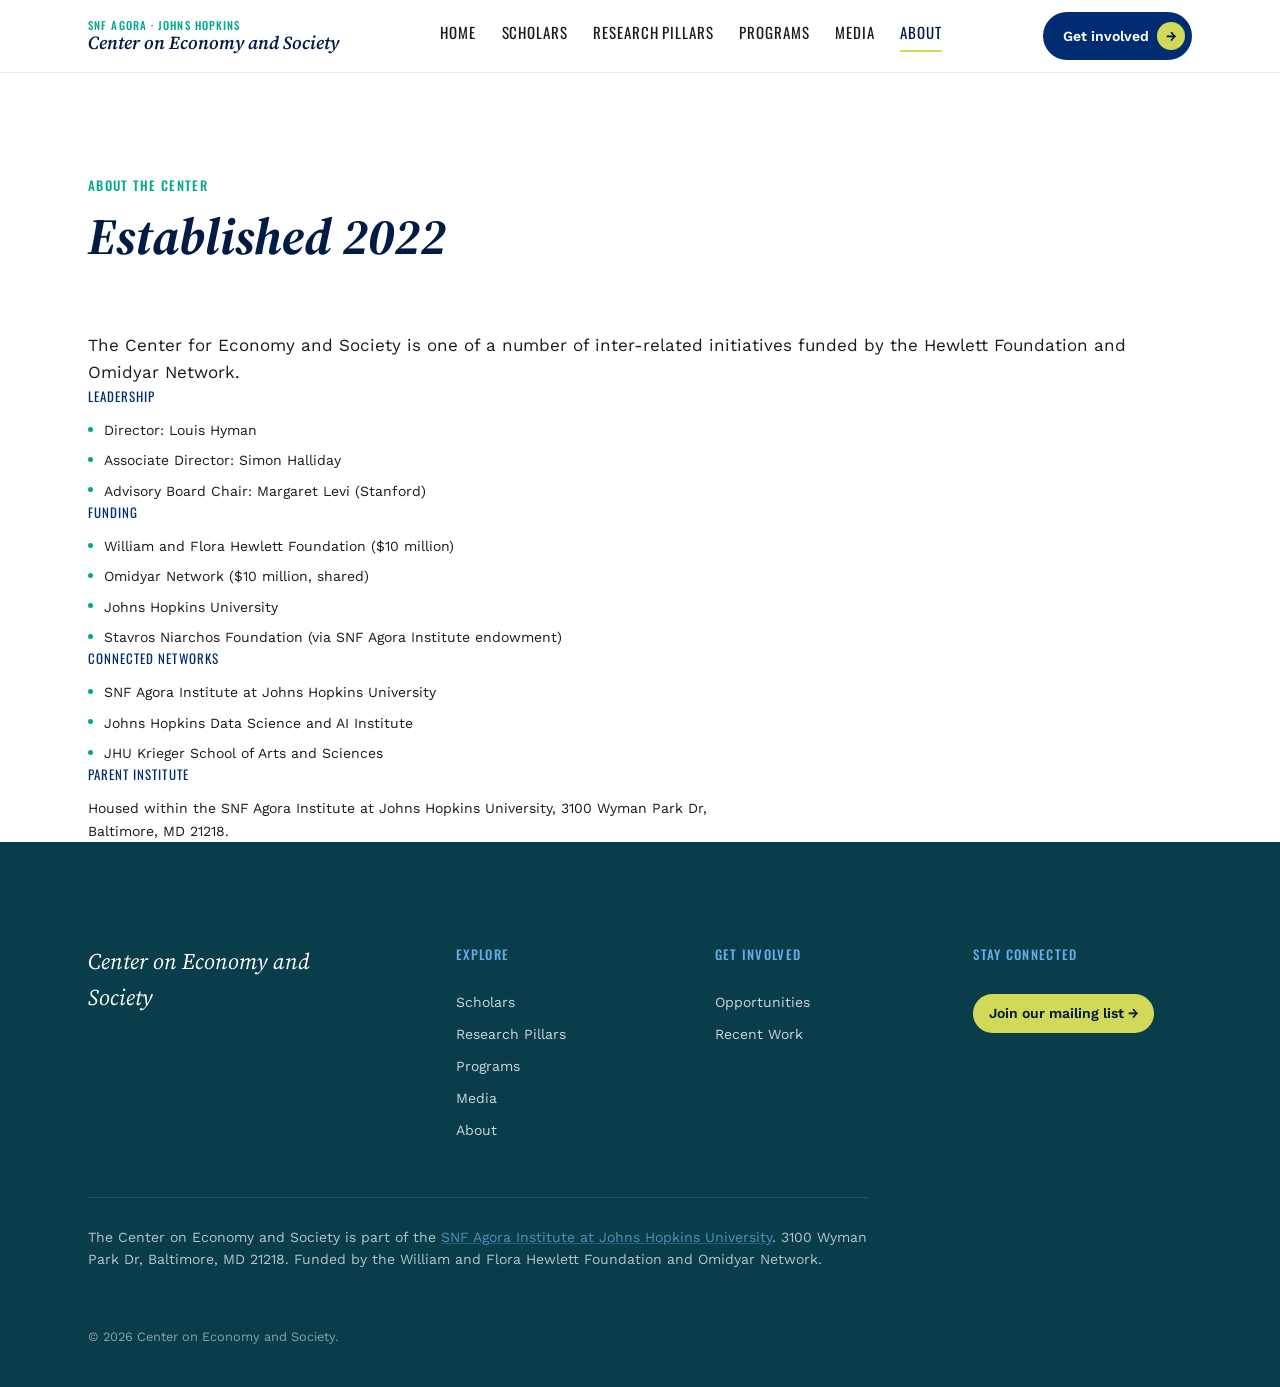
==== commit 0a7bcfef: "feat: add mailing-list signup and 2-year de-emphasis for older work Adds a "Join our mailing list" C" ====
--- a/about.html
+++ b/about.html
@@ -72,6 +72,11 @@
       <a class="site-footer__link" href="index.html#publications">Recent Work</a>
     </div>
 
+    <div class="site-footer__col">
+      <p class="site-footer__col-head eyebrow eyebrow--sky">Stay Connected</p>
+      <a class="site-footer__link site-footer__link--cta" id="footer-newsletter-link" href="https://forms.gle/REPLACE-WITH-YOUR-GOOGLE-FORM-URL" target="_blank" rel="noopener">Join our mailing list →</a>
+    </div>
+
     <p class="site-footer__attribution">The Center on Economy and Society is part of the <a class="site-footer__attribution-link" href="https://snfagora.jhu.edu">SNF Agora Institute at Johns Hopkins University</a>. 3100 Wyman Park Dr, Baltimore, MD 21218. Funded by the William and Flora Hewlett Foundation and Omidyar Network.</p>
     <p class="site-footer__legal">© 2026 Center on Economy and Society.</p>
   </div>
--- a/css/style.css
+++ b/css/style.css
@@ -321,6 +321,27 @@
 /* --------------------------------------------------------------------------
    6. Site Header / Masthead
    -------------------------------------------------------------------------- */
+
+/* Accessibility skip-link: off-screen until keyboard-focused, then jumps
+   above the header so keyboard/screen-reader users can bypass the nav. */
+.skip-link {
+  position: absolute;
+  top: -3rem;
+  left: 0;
+  z-index: 200;
+  background: var(--navy);
+  color: var(--white);
+  padding: 0.6rem 1.25rem;
+  font-family: var(--font-label);
+  font-size: var(--fs-small);
+  text-transform: uppercase;
+  letter-spacing: 0.02em;
+  border-radius: 0 0 var(--radius-card) 0;
+  transition: top 0.15s var(--ease);
+}
+.skip-link:focus {
+  top: 0;
+}
 
 .site-header {
   position: sticky;
@@ -1103,6 +1124,20 @@
   letter-spacing: 0.05em;
 }
 
+/* Older-than-2-years de-emphasis (see app.js isDated()) — dimmed, not
+   hidden, so nothing disappears from the record, and full-strength on
+   hover/focus so it stays readable and keyboard-accessible. */
+.work-item.is-dated,
+.pub-card.is-dated {
+  opacity: 0.55;
+}
+.work-item.is-dated:hover,
+.work-item.is-dated:focus-within,
+.pub-card.is-dated:hover,
+.pub-card.is-dated:focus-within {
+  opacity: 0.9;
+}
+
 /* --------------------------------------------------------------------------
    16. Footer
    -------------------------------------------------------------------------- */
@@ -1142,6 +1177,21 @@
   transition: opacity 0.2s var(--ease), color 0.2s var(--ease);
 }
 .site-footer__link:hover { opacity: 1; color: var(--skyblue); }
+
+.site-footer__link--cta {
+  display: inline-flex;
+  align-items: center;
+  gap: 0.5em;
+  align-self: flex-start;
+  margin-top: 0.2rem;
+  padding: 0.6em 1.1em;
+  border-radius: var(--radius-pill);
+  background: var(--olive);
+  color: var(--navy);
+  font-weight: 600;
+  opacity: 1;
+}
+.site-footer__link--cta:hover { background: var(--skyblue); color: var(--navy); }
 
 .site-footer__attribution {
   grid-column: 1 / -1;
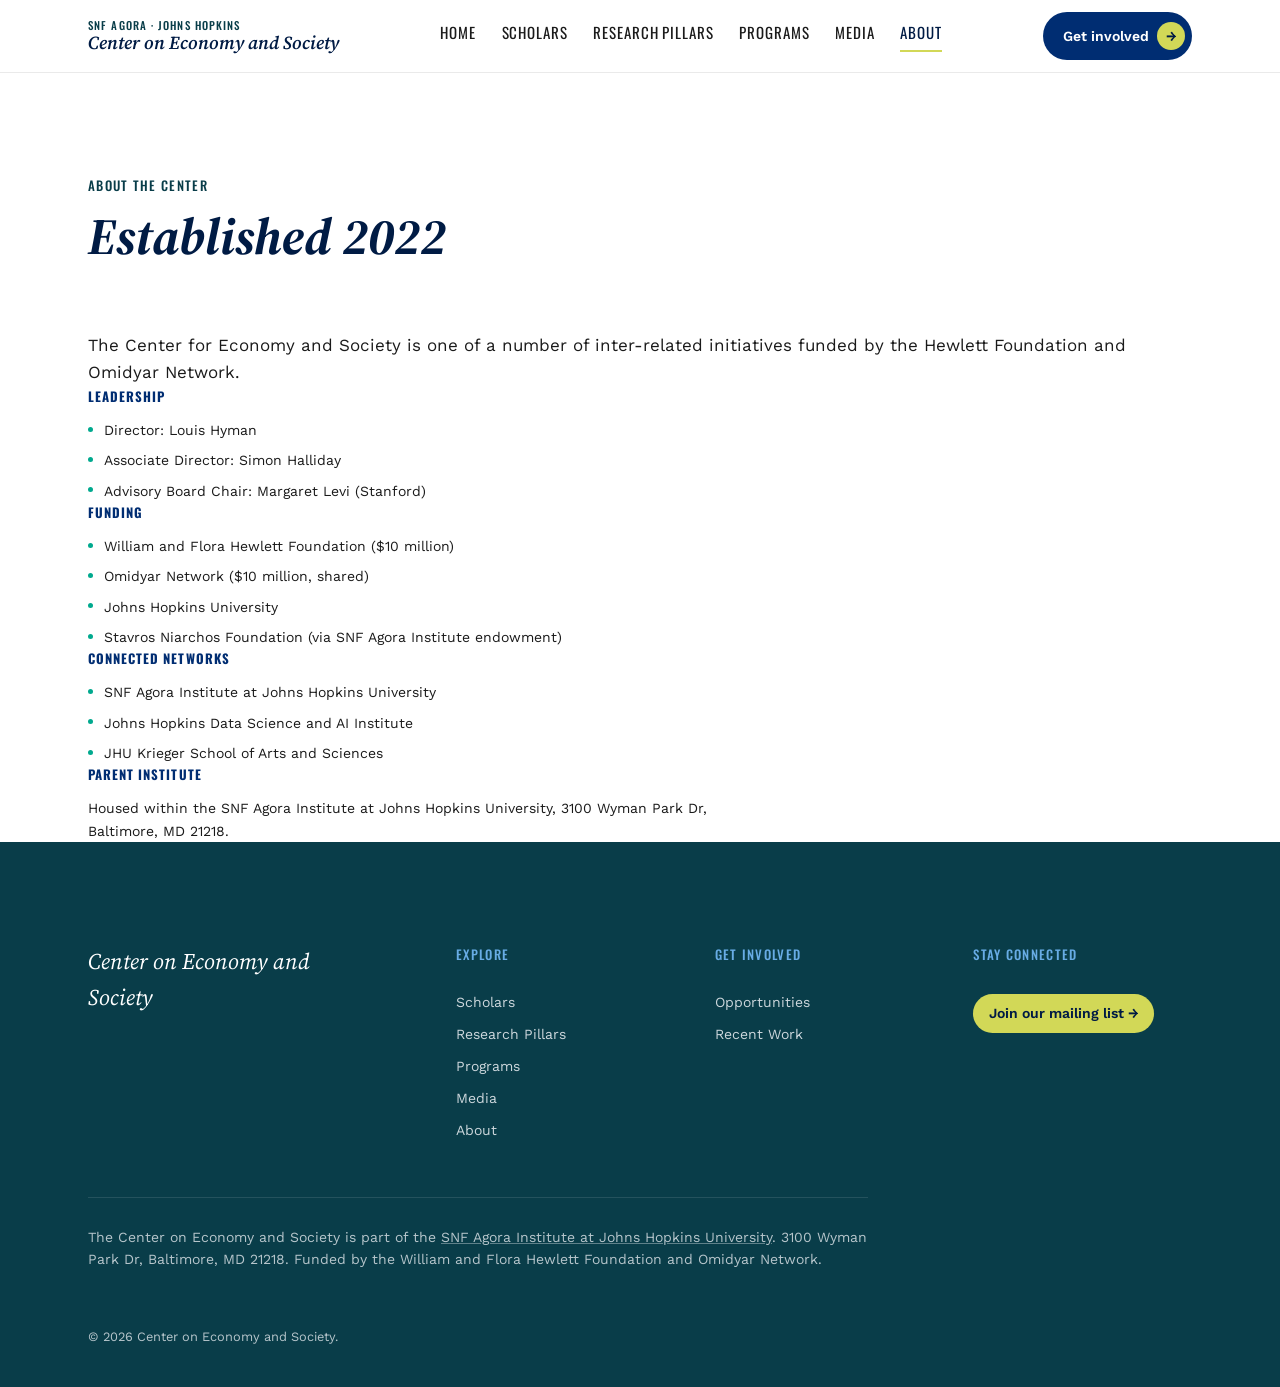
==== commit 298ee262: "fix(a11y): bring site to WCAG 2.1 AA conformance Audited against WCAG 2.1 Level AA, the standard the" ====
--- a/about.html
+++ b/about.html
@@ -23,13 +23,13 @@
       <span class="site-header__superlabel">SNF Agora · Johns Hopkins</span>
       <span class="site-header__wordmark">Center on Economy and Society</span>
     </a>
-    <nav class="site-header__nav" aria-label="Primary">
+    <nav id="site-header-nav" class="site-header__nav" aria-label="Primary">
       <a class="site-header__link" href="index.html">Home</a>
       <a class="site-header__link" href="people.html">Scholars</a>
       <a class="site-header__link" href="focus-areas.html">Research Pillars</a>
       <a class="site-header__link" href="programs.html">Programs</a>
       <a class="site-header__link" href="media.html">Media</a>
-      <a class="site-header__link site-header__link--active" href="about.html">About</a>
+      <a class="site-header__link site-header__link--active" href="about.html" aria-current="page">About</a>
     </nav>
     <a class="site-header__cta btn btn--pill" href="programs.html#opportunities">Get involved<span class="btn__arrow">→</span></a>
     <button class="site-header__toggle" type="button" aria-expanded="false" aria-controls="site-header-nav" aria-label="Toggle navigation menu"></button>
@@ -37,11 +37,12 @@
 </header>
 
 <main id="main">
+  <p class="visually-hidden" id="page-status" role="status" aria-live="polite"></p>
 
   <section id="about" class="about" aria-labelledby="about-head">
     <div class="page-head container">
       <p class="page-head__eyebrow eyebrow eyebrow--teal" id="about-head">About the Center</p>
-      <h2 class="page-head__title">Established 2022</h2>
+      <h1 class="page-head__title">Established 2022</h1>
     </div>
     <div class="about__body container">
       <p class="about__statement">The Center for Economy and Society is one of a number of inter-related initiatives funded by the Hewlett Foundation and Omidyar Network.</p>
@@ -57,25 +58,25 @@
   <div class="site-footer__inner container">
     <div class="site-footer__brand">Center on Economy and Society</div>
 
-    <div class="site-footer__col">
+    <nav class="site-footer__col" aria-label="Footer: Explore">
       <p class="site-footer__col-head eyebrow eyebrow--sky">Explore</p>
       <a class="site-footer__link" href="people.html">Scholars</a>
       <a class="site-footer__link" href="focus-areas.html">Research Pillars</a>
       <a class="site-footer__link" href="programs.html">Programs</a>
       <a class="site-footer__link" href="media.html">Media</a>
       <a class="site-footer__link" href="about.html">About</a>
-    </div>
+    </nav>
 
-    <div class="site-footer__col">
+    <nav class="site-footer__col" aria-label="Footer: Get Involved">
       <p class="site-footer__col-head eyebrow eyebrow--sky">Get Involved</p>
       <a class="site-footer__link" href="programs.html#opportunities">Opportunities</a>
       <a class="site-footer__link" href="index.html#publications">Recent Work</a>
-    </div>
+    </nav>
 
-    <div class="site-footer__col">
+    <nav class="site-footer__col" aria-label="Footer: Stay Connected">
       <p class="site-footer__col-head eyebrow eyebrow--sky">Stay Connected</p>
-      <a class="site-footer__link site-footer__link--cta" id="footer-newsletter-link" href="https://forms.gle/REPLACE-WITH-YOUR-GOOGLE-FORM-URL" target="_blank" rel="noopener">Join our mailing list →</a>
-    </div>
+      <a class="site-footer__link site-footer__link--cta" id="footer-newsletter-link" href="https://forms.gle/REPLACE-WITH-YOUR-GOOGLE-FORM-URL" target="_blank" rel="noopener">Join our mailing list →<span class="visually-hidden"> (opens in a new tab)</span></a>
+    </nav>
 
     <p class="site-footer__attribution">The Center on Economy and Society is part of the <a class="site-footer__attribution-link" href="https://snfagora.jhu.edu">SNF Agora Institute at Johns Hopkins University</a>. 3100 Wyman Park Dr, Baltimore, MD 21218. Funded by the William and Flora Hewlett Foundation and Omidyar Network.</p>
     <p class="site-footer__legal">© 2026 Center on Economy and Society.</p>
--- a/css/style.css
+++ b/css/style.css
@@ -25,6 +25,19 @@
   --olive:     #d2d857;
   --teal:      #00a98e;
   --darkteal:  #093d49;
+  /* Accessible text variant of --teal. The brand teal is only 2.97:1 on white,
+     failing WCAG 2.1 AA (4.5:1) for the small uppercase labels it is used on.
+     This is an ALIAS of the existing --darkteal token, not a new colour: it keeps
+     the teal family and measures 11.83:1 on white / 10.63:1 on --offwhite.
+     Use --teal for borders and accents on dark grounds; --teal-text for text on light. */
+  --teal-text: var(--darkteal);
+  /* Focus ring is TWO-TONE on purpose. No single colour clears the 1.4.11 3:1
+     non-text minimum against every ground this site uses: --skyblue failed on
+     white (2.44:1) and a mid-blue failed on --darkteal (2.78:1) and --olive.
+     A dark core plus a white outer halo means at least one of the two always
+     has contrast — worst case 5.70:1 (navy core on --teal). */
+  --focus-ring: var(--navy);
+  --focus-ring-halo: var(--white);
   --offwhite:  #f0f3f7;
   --lightgray: #eaeaea;
   --white:     #ffffff;
@@ -95,8 +108,11 @@
 
 /* Global focus ring — brand contract, applies everywhere */
 :focus-visible {
-  outline: 3px solid var(--skyblue);
+  outline: 3px solid var(--focus-ring);
   outline-offset: 2px;
+  /* The halo sits in the outline-offset gap, so the indicator stays visible
+     whether the element is on a light or a dark band. */
+  box-shadow: 0 0 0 2px var(--focus-ring-halo), 0 0 0 6px var(--focus-ring);
 }
 
 .container {
@@ -117,8 +133,11 @@
   font-weight: 500;
   color: var(--blue);
 }
-.eyebrow--teal  { color: var(--teal); }
+.eyebrow--teal  { color: var(--teal-text); }
 .eyebrow--olive { color: var(--navy); background: var(--olive); padding: 0.15em 0.5em; border-radius: 3px; display: inline-block; }
+/* --skyblue is legible on the dark footer (4.86:1) but only 2.43:1 on white,
+   and this modifier is used on both. Default to the dark-ground value and
+   override it for the light-card context below. */
 .eyebrow--sky   { color: var(--skyblue); }
 .eyebrow--navy  { color: var(--navy); }
 
@@ -153,9 +172,43 @@
   transition: border-color 0.2s var(--ease), color 0.2s var(--ease), background 0.2s var(--ease);
 }
 .link-chip:hover {
-  border-color: var(--teal);
-  color: var(--teal);
+  border-color: var(--teal-text);
+  color: var(--teal-text);
   background: var(--offwhite);
+}
+
+/* Role filter (people.html). These buttons had no styles at all: every state
+   rendered as identical default browser text, so sighted users could not tell
+   which filter was active even though aria-pressed was correct (WCAG 1.4.1).
+   The selected state carries weight + fill + border, not colour alone. */
+.role-filter {
+  display: flex;
+  flex-wrap: wrap;
+  gap: 0.5rem;
+  padding-block: 0 1.5rem;
+}
+.role-filter__btn {
+  font-family: var(--font-label);
+  font-size: var(--fs-small);
+  text-transform: uppercase;
+  letter-spacing: 0.04em;
+  color: var(--navy);
+  background: var(--white);
+  border: 1.5px solid var(--lightgray);
+  border-radius: var(--radius-pill);
+  padding: 0.5em 1.1em;
+  transition: background 0.2s var(--ease), border-color 0.2s var(--ease), color 0.2s var(--ease);
+}
+.role-filter__btn:hover {
+  border-color: var(--blue);
+  background: var(--offwhite);
+}
+.role-filter__btn.is-active,
+.role-filter__btn[aria-pressed="true"] {
+  background: var(--blue);
+  border-color: var(--blue);
+  color: var(--white);
+  font-weight: 600;
 }
 
 .page-head {
@@ -283,7 +336,9 @@
   background: var(--blue);
 }
 .avatar--tile.avatar--blue     { background: var(--blue); }
-.avatar--tile.avatar--teal     { background: var(--teal); }
+/* --teal-text, not --teal: these tiles carry white initials, and white on the
+   brand teal is 2.97:1 (fails AA). On --teal-text it is 5.08:1. */
+.avatar--tile.avatar--teal     { background: var(--teal-text); }
 .avatar--tile.avatar--darkteal { background: var(--darkteal); }
 .avatar--tile.avatar--navy     { background: var(--navy); }
 
@@ -309,14 +364,11 @@
   align-items: center;
   justify-content: center;
 }
-[data-no-photo]::after {
-  content: attr(data-initials);
-  font-family: var(--font-label);
-  color: var(--white);
-  font-weight: 500;
-  text-transform: uppercase;
-  letter-spacing: 0.02em;
-}
+/* No ::after fallback here on purpose. avatarHtml() is the only thing that emits
+   [data-no-photo] and it always includes an explicit <span class="avatar__initials">,
+   so a generated-content copy rendered the initials twice ("HHHH"). Styling lives on
+   .avatar__initials instead — which is also the more accessible of the two, since
+   CSS generated content is not reliably exposed to assistive tech. */
 
 /* --------------------------------------------------------------------------
    6. Site Header / Masthead
@@ -343,6 +395,21 @@
   top: 0;
 }
 
+/* Visually hidden but exposed to assistive tech: used for live-region status
+   text and for "(opens in a new tab)" warnings. Deliberately not display:none
+   or visibility:hidden, which would remove it from the accessibility tree. */
+.visually-hidden {
+  position: absolute;
+  width: 1px;
+  height: 1px;
+  margin: -1px;
+  padding: 0;
+  overflow: hidden;
+  clip: rect(0, 0, 0, 0);
+  white-space: nowrap;
+  border: 0;
+}
+
 .site-header {
   position: sticky;
   top: 0;
@@ -375,7 +442,7 @@
   font-size: 0.6875rem;
   text-transform: uppercase;
   letter-spacing: 0.1em;
-  color: var(--teal);
+  color: var(--teal-text);
   font-weight: 500;
 }
 
@@ -482,7 +549,12 @@
 }
 
 .hero__eyebrow {
-  color: var(--skyblue);
+  /* NOT --skyblue. .hero__bg layers a rgba(104,172,229,0.35) radial glow at 15% 20%
+     — the same hue as --skyblue — directly under this text, so the token drops to
+     3.24:1 against its own glow (35.7% of the text area below 4.5:1). axe reports
+     this only as "incomplete" because it cannot resolve gradient backgrounds.
+     --offwhite holds 7.10:1 against the worst pixel of that gradient. */
+  color: var(--offwhite);
   margin-bottom: 1.25rem;
 }
 
@@ -551,6 +623,10 @@
   margin-bottom: 1rem;
 }
 .section-divider__title.is-italic { font-style: italic; }
+/* On programs.html this element is the page's <h1>, so it must not render
+   smaller than the <h2>s further down the page. Scoped to the h1 only —
+   every other .section-divider__title stays at --fs-h2. */
+h1.section-divider__title { font-size: var(--fs-h1); }
 
 .section-divider__intro {
   max-width: var(--maxw-read);
@@ -669,11 +745,18 @@
   transform: translate(-4px, 4px);
   transition: opacity 0.2s var(--ease), transform 0.2s var(--ease), background 0.2s var(--ease), border-color 0.2s var(--ease);
 }
-.focus-card:hover .focus-card__cue {
+/* --blue, not --skyblue: the glyph is white, and white on --skyblue is 2.44:1
+   (fails AA and the 3:1 non-text floor). White on --blue is 12.98:1. */
+/* :focus-within and :focus-visible are not optional here — the cue is opacity:0
+   at rest, so without them a keyboard user focuses a real link and sees nothing
+   at all on screen, focus ring included (WCAG 2.4.7). */
+.focus-card:hover .focus-card__cue,
+.focus-card:focus-within .focus-card__cue,
+.focus-card__cue:focus-visible {
   opacity: 1;
   transform: translate(0,0);
-  background: var(--skyblue);
-  border-color: var(--skyblue);
+  background: var(--blue);
+  border-color: var(--blue);
   color: var(--white);
 }
 
@@ -743,7 +826,7 @@
   font-size: 0.75rem;
   text-transform: uppercase;
   letter-spacing: 0.06em;
-  color: var(--teal);
+  color: var(--teal-text);
   font-weight: 500;
   margin-top: 0.5rem;
 }
@@ -867,10 +950,14 @@
   transition: opacity 0.2s var(--ease);
 }
 .work-item:first-child { padding-top: 0; }
-.work-item:hover .work-item__title { color: var(--blue); }
-.work-item:hover .work-item__cue {
-  background: var(--skyblue);
-  border-color: var(--skyblue);
+.work-item:hover .work-item__title,
+.work-item:focus-within .work-item__title { color: var(--blue); }
+/* See .focus-card__cue: white on --skyblue is 2.44:1. */
+.work-item:hover .work-item__cue,
+.work-item:focus-within .work-item__cue,
+.work-item__cue:focus-visible {
+  background: var(--blue);
+  border-color: var(--blue);
   color: var(--white);
 }
 
@@ -908,8 +995,10 @@
 .work-item__meta {
   font-family: var(--font-body);
   font-size: var(--fs-small);
+  /* --blue at full strength rather than the old opacity: 0.75. Opacity here
+     compounded with .is-dated's own opacity and dropped this text to 3.56:1
+     (WCAG 1.4.3 needs 4.5:1). The token flat is 12.98:1 on white. */
   color: var(--blue);
-  opacity: 0.75;
   margin-bottom: 0.4rem;
 }
 
@@ -919,8 +1008,15 @@
   max-width: var(--maxw-read);
 }
 
+.work-item__cover-link {
+  display: inline-block;
+  margin-top: 0.3rem;
+}
+
 .work-item__cover {
-  width: 3.5rem;
+  width: 6rem;
+  aspect-ratio: 16 / 9;
+  object-fit: cover;
   border-radius: 4px;
   box-shadow: var(--shadow-card);
 }
@@ -1032,12 +1128,15 @@
   flex-grow: 1;
 }
 
+/* These cards sit on white, where --skyblue is 2.43:1. --blue is 12.98:1. */
+.activity-card__eyebrow.eyebrow--sky { color: var(--blue); }
+
 .activity-card__meta {
   font-family: var(--font-label);
   font-size: 0.75rem;
   text-transform: uppercase;
   letter-spacing: 0.05em;
-  color: var(--teal);
+  color: var(--teal-text);
 }
 
 .activity-card__cta {
@@ -1117,25 +1216,35 @@
 
 .pub-card__cue {
   margin-top: auto;
-  color: var(--teal);
+  color: var(--teal-text);
   font-family: var(--font-label);
   font-size: 0.75rem;
   text-transform: uppercase;
   letter-spacing: 0.05em;
 }
 
-/* Older-than-2-years de-emphasis (see app.js isDated()) — dimmed, not
-   hidden, so nothing disappears from the record, and full-strength on
-   hover/focus so it stays readable and keyboard-accessible. */
+/* Older-than-2-years de-emphasis (see app.js isDated()) — dimmed, not hidden,
+   so nothing disappears from the record, and full-strength on hover/focus.
+   NOTE: this rule is currently DORMANT. .work-item.is-in / .pub-card.is-in (see
+   the scroll-reveal block near the end of this file) set opacity: 1 with equal
+   specificity and appear later in the source, so they win, and every .is-dated
+   item actually renders at full opacity. That has always been true.
+   The value below is kept at an accessible level rather than the original 0.55
+   so that if the ordering is ever fixed the rule does not reintroduce a contrast
+   failure: opacity dims the whole subtree, and the floor is set by the lowest-
+   contrast descendant (.work-item__meta, --blue). At 0.55 that text fell to
+   3.42:1, failing WCAG 1.4.3; at 0.9 it holds at 10.81:1.
+   Reviving the feature is a design decision, not an accessibility one. */
 .work-item.is-dated,
 .pub-card.is-dated {
-  opacity: 0.55;
+  opacity: 0.9;
 }
 .work-item.is-dated:hover,
 .work-item.is-dated:focus-within,
 .pub-card.is-dated:hover,
 .pub-card.is-dated:focus-within {
-  opacity: 0.9;
+  /* Base is now 0.9, so hover/focus goes to full to keep the brighten-on-interaction cue. */
+  opacity: 1;
 }
 
 /* --------------------------------------------------------------------------
@@ -1204,18 +1313,22 @@
   max-width: 780px;
 }
 
+/* Inherits the parent paragraph's opacity: 0.75, which drags --skyblue down to
+   3.42:1 on --darkteal. --offwhite composites to 6.72:1 at that same opacity and
+   stays on-palette; the underline keeps the link distinguishable without colour. */
 .site-footer__attribution-link {
-  color: var(--skyblue);
+  color: var(--offwhite);
   text-decoration: underline;
-  text-decoration-color: rgba(104,172,229,0.4);
-}
-.site-footer__attribution-link:hover { text-decoration-color: var(--skyblue); }
+  text-decoration-color: rgba(240,243,247,0.5);
+}
+.site-footer__attribution-link:hover { text-decoration-color: var(--offwhite); }
 
 .site-footer__legal {
   grid-column: 1 / -1;
   font-size: 0.8rem;
   color: var(--offwhite);
-  opacity: 0.55;
+  /* 0.55 composited to 4.35:1 on --darkteal, just under the 4.5:1 AA floor. */
+  opacity: 0.75;
   margin-top: 1rem;
 }
 
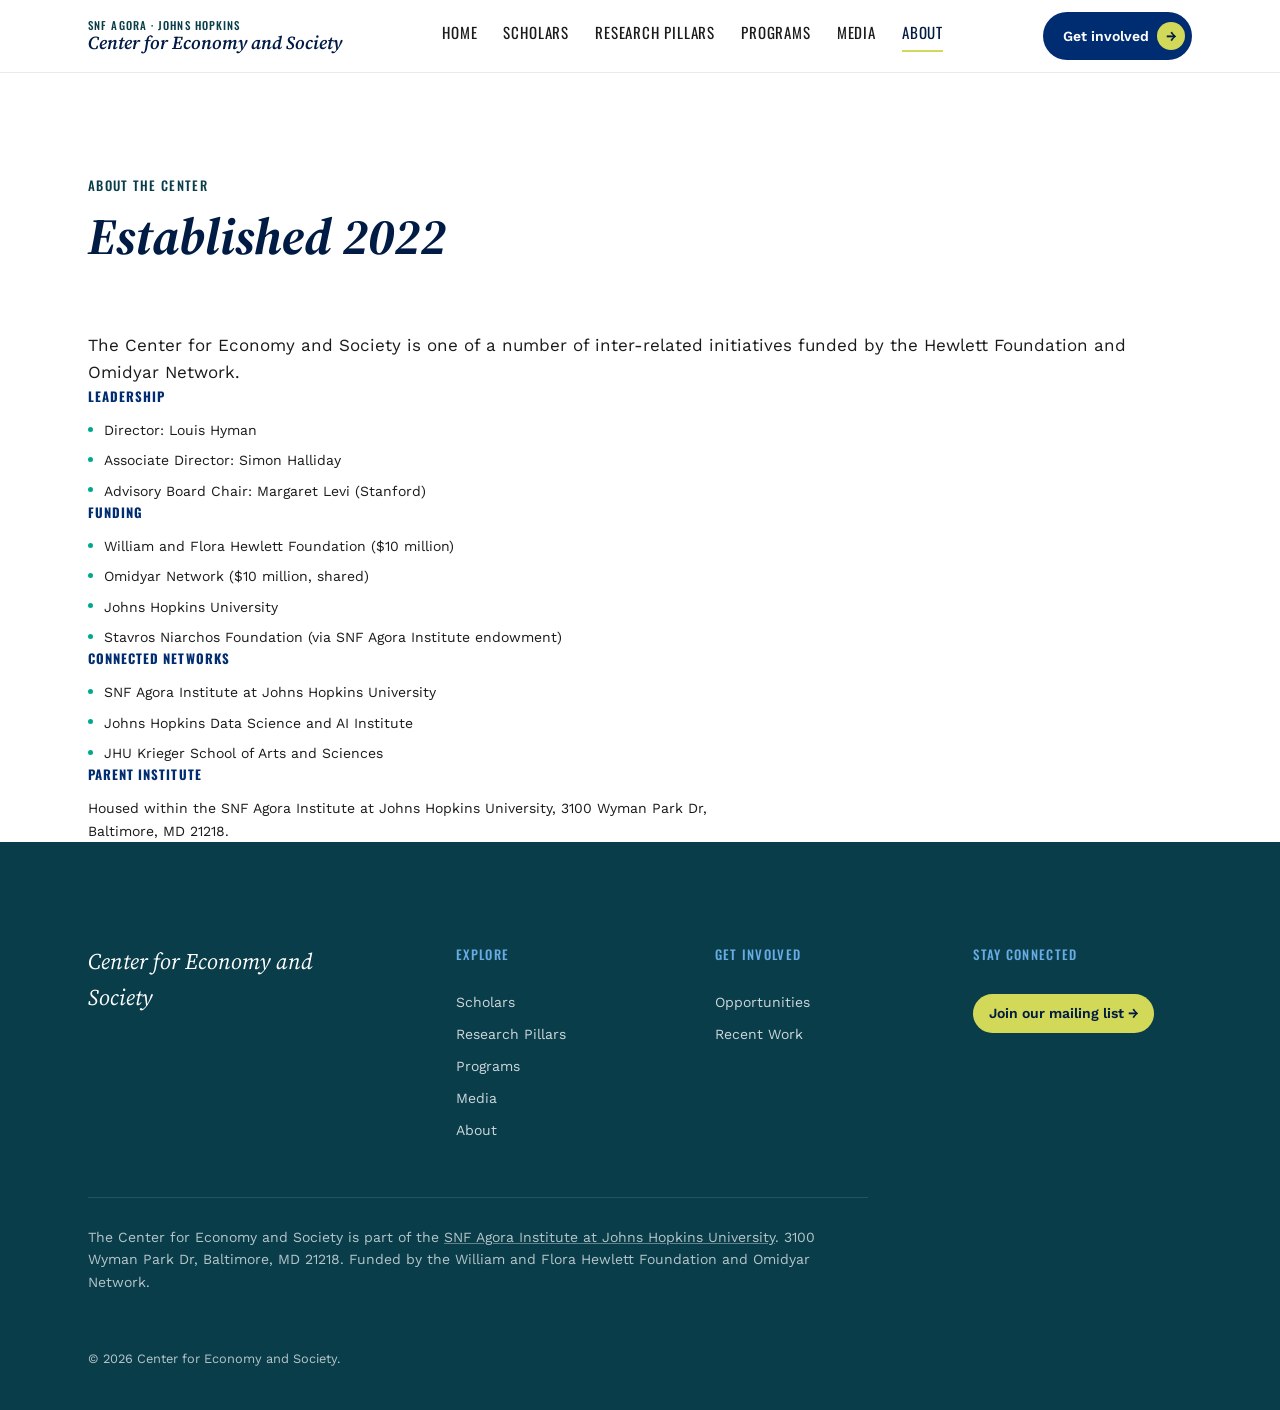
==== commit 5fce842b: "Use the official name: Center for Economy and Society Co-Authored-By: Claude Opus 5.5 (1M context) <" ====
--- a/about.html
+++ b/about.html
@@ -3,8 +3,8 @@
 <head>
 <meta charset="UTF-8">
 <meta name="viewport" content="width=device-width, initial-scale=1.0">
-<title>About | Center on Economy and Society</title>
-<meta name="description" content="About the Center on Economy and Society: mission, funding, advisory board, and connected networks at the SNF Agora Institute, Johns Hopkins University.">
+<title>About | Center for Economy and Society</title>
+<meta name="description" content="About the Center for Economy and Society: mission, funding, advisory board, and connected networks at the SNF Agora Institute, Johns Hopkins University.">
 <link rel="preconnect" href="https://fonts.googleapis.com">
 <link href="https://fonts.googleapis.com/css2?family=Oswald:wght@400;500;600;700&family=Source+Serif+4:ital,wght@0,400;0,600;0,700;1,400;1,600;1,700&family=Work+Sans:wght@400;500;600;700&display=swap" rel="stylesheet">
 <link rel="stylesheet" href="css/style.css">
@@ -21,7 +21,7 @@
   <div class="site-header__inner container">
     <a class="site-header__brand" href="index.html">
       <span class="site-header__superlabel">SNF Agora · Johns Hopkins</span>
-      <span class="site-header__wordmark">Center on Economy and Society</span>
+      <span class="site-header__wordmark">Center for Economy and Society</span>
     </a>
     <nav id="site-header-nav" class="site-header__nav" aria-label="Primary">
       <a class="site-header__link" href="index.html">Home</a>
@@ -56,7 +56,7 @@
 
 <footer id="site-footer" class="site-footer">
   <div class="site-footer__inner container">
-    <div class="site-footer__brand">Center on Economy and Society</div>
+    <div class="site-footer__brand">Center for Economy and Society</div>
 
     <nav class="site-footer__col" aria-label="Footer: Explore">
       <p class="site-footer__col-head eyebrow eyebrow--sky">Explore</p>
@@ -78,8 +78,8 @@
       <a class="site-footer__link site-footer__link--cta" id="footer-newsletter-link" href="https://forms.gle/REPLACE-WITH-YOUR-GOOGLE-FORM-URL" target="_blank" rel="noopener">Join our mailing list →<span class="visually-hidden"> (opens in a new tab)</span></a>
     </nav>
 
-    <p class="site-footer__attribution">The Center on Economy and Society is part of the <a class="site-footer__attribution-link" href="https://snfagora.jhu.edu">SNF Agora Institute at Johns Hopkins University</a>. 3100 Wyman Park Dr, Baltimore, MD 21218. Funded by the William and Flora Hewlett Foundation and Omidyar Network.</p>
-    <p class="site-footer__legal">© 2026 Center on Economy and Society.</p>
+    <p class="site-footer__attribution">The Center for Economy and Society is part of the <a class="site-footer__attribution-link" href="https://snfagora.jhu.edu">SNF Agora Institute at Johns Hopkins University</a>. 3100 Wyman Park Dr, Baltimore, MD 21218. Funded by the William and Flora Hewlett Foundation and Omidyar Network.</p>
+    <p class="site-footer__legal">© 2026 Center for Economy and Society.</p>
   </div>
 </footer>
 
--- a/css/style.css
+++ b/css/style.css
@@ -1,5 +1,5 @@
 /* ==========================================================================
-   Center on Economy and Society — Stylesheet
+   Center for Economy and Society — Stylesheet
    Editorial-academic design system. See DESIGN_SPEC.md for the full contract.
    Owner: css agent. Do not rename classes — they are a fixed contract shared
    with the HTML/JS/data agents building concurrently from the same spec.
@@ -980,6 +980,9 @@
 .work-item--newsletter .work-item__badge { background: var(--teal); color: var(--navy); }
 .work-item--link .work-item__badge       { background: var(--skyblue); color: var(--navy); }
 .work-item--talk .work-item__badge       { background: var(--darkteal); }
+/* Press mentions come from the daily media digest (see agora_media). */
+.work-item--press .work-item__badge      { background: var(--blue); }
+.work-item--substack .work-item__badge   { background: var(--teal); color: var(--navy); }
 
 .work-item__content { min-width: 0; }
 
@@ -1245,6 +1248,110 @@
 .pub-card.is-dated:focus-within {
   /* Base is now 0.9, so hover/focus goes to full to keep the brighten-on-interaction cue. */
   opacity: 1;
+}
+
+/* Featured coverage: pop-out cards, the page's lead. Auto-fitting columns so
+   the grid reflows from three to one without per-breakpoint rules; minmax's
+   lower bound is 17rem so a card never gets narrow enough to break reflow at
+   320px. */
+.feature-grid {
+  display: grid;
+  grid-template-columns: repeat(auto-fit, minmax(min(17rem, 100%), 1fr));
+  gap: 1.25rem;
+  padding-bottom: var(--band-pad);
+}
+
+.feature-card {
+  position: relative;
+  display: flex;
+  flex-direction: column;
+  gap: 0.6rem;
+  padding: 1.5rem 1.5rem 1.35rem;
+  background: var(--white);
+  border: 1px solid var(--lightgray);
+  border-top: 3px solid var(--blue);
+  border-radius: var(--radius-card);
+  transition: transform 0.2s var(--ease), box-shadow 0.2s var(--ease), border-color 0.2s var(--ease);
+}
+/* The "pop": lift and shadow on hover AND on keyboard focus, so the affordance
+   is not mouse-only. :focus-visible keeps the global ring on top of it. */
+.feature-card:hover,
+.feature-card:focus-visible {
+  transform: translateY(-4px);
+  box-shadow: 0 14px 30px rgba(0, 27, 68, 0.16);
+  border-color: var(--blue);
+}
+
+.feature-card__source {
+  font-family: var(--font-label);
+  font-size: var(--fs-eyebrow);
+  text-transform: uppercase;
+  letter-spacing: 0.08em;
+  color: var(--blue);
+}
+.feature-card__title {
+  font-family: var(--font-display);
+  font-size: 1.25rem;
+  line-height: 1.25;
+  color: var(--navy);
+}
+.feature-card__foot {
+  display: flex;
+  flex-wrap: wrap;
+  gap: 0.15rem 0.6rem;
+  margin-top: auto;
+  padding-top: 0.5rem;
+  font-size: var(--fs-small);
+  color: var(--ink);
+}
+.feature-card__who { font-weight: 600; }
+.feature-card__date { color: var(--blue); opacity: 0.8; }
+
+.feature-card__cue {
+  position: absolute;
+  top: 1.1rem;
+  right: 1.15rem;
+  font-size: 0.95rem;
+  color: var(--blue);
+  opacity: 0;
+  transition: opacity 0.2s var(--ease), transform 0.2s var(--ease);
+  transform: translate(-3px, 3px);
+}
+.feature-card:hover .feature-card__cue,
+.feature-card:focus-visible .feature-card__cue {
+  opacity: 1;
+  transform: translate(0, 0);
+}
+
+/* Media page: two-column band under the featured coverage. Collapses to a
+   single column below the tablet breakpoint so the columns never get narrow
+   enough to break 1.4.10 reflow at 320px. */
+.media-columns {
+  display: grid;
+  grid-template-columns: 1fr 1fr;
+  gap: clamp(1.5rem, 4vw, 3.5rem);
+  align-items: start;
+}
+.media-column__head {
+  padding-block: 0 1rem;
+}
+/* Column headings sit inside a band, not at page level, so they take the
+   smaller h2 size rather than --fs-h1. */
+.media-column__title {
+  font-size: var(--fs-h3);
+}
+.media-column .work-item:first-child {
+  padding-top: 0;
+}
+
+@media (max-width: 900px) {
+  .media-columns {
+    grid-template-columns: 1fr;
+    gap: 0;
+  }
+  .media-column + .media-column .media-column__head {
+    padding-top: var(--band-pad);
+  }
 }
 
 /* --------------------------------------------------------------------------
